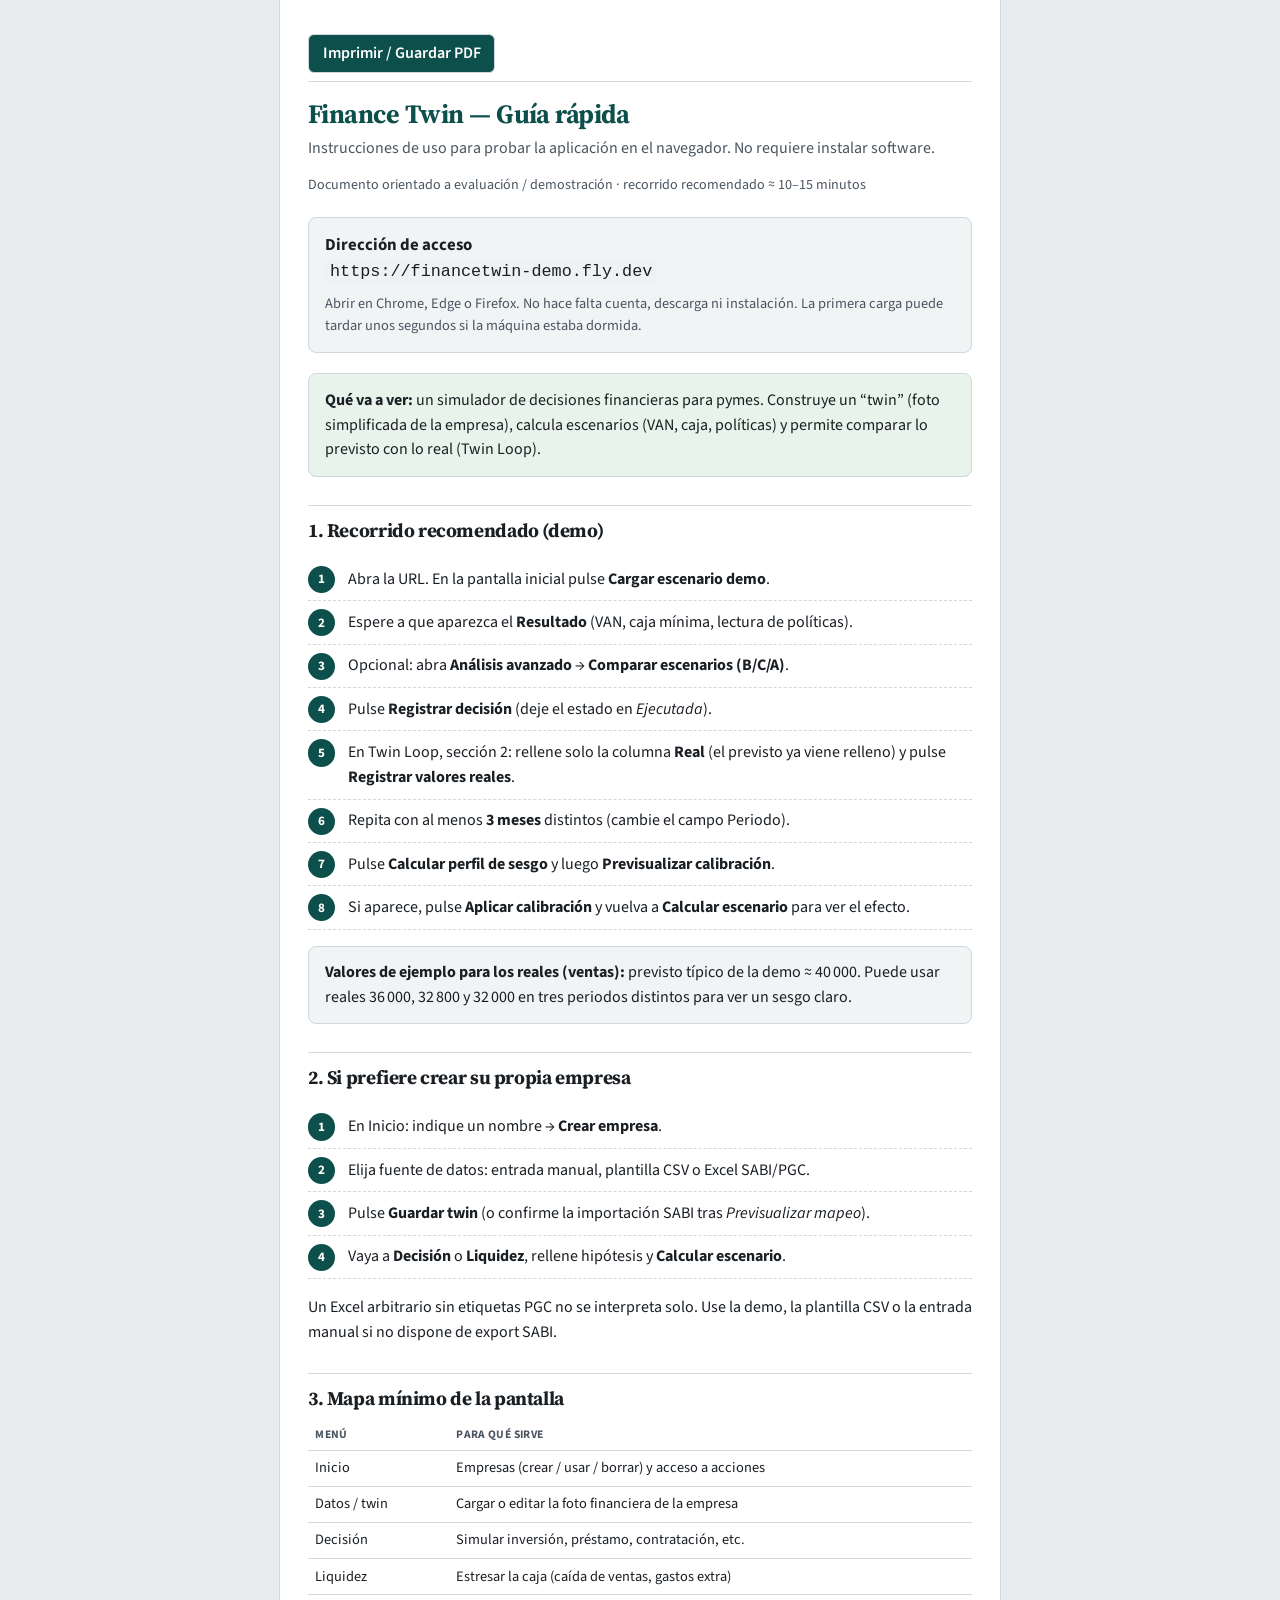
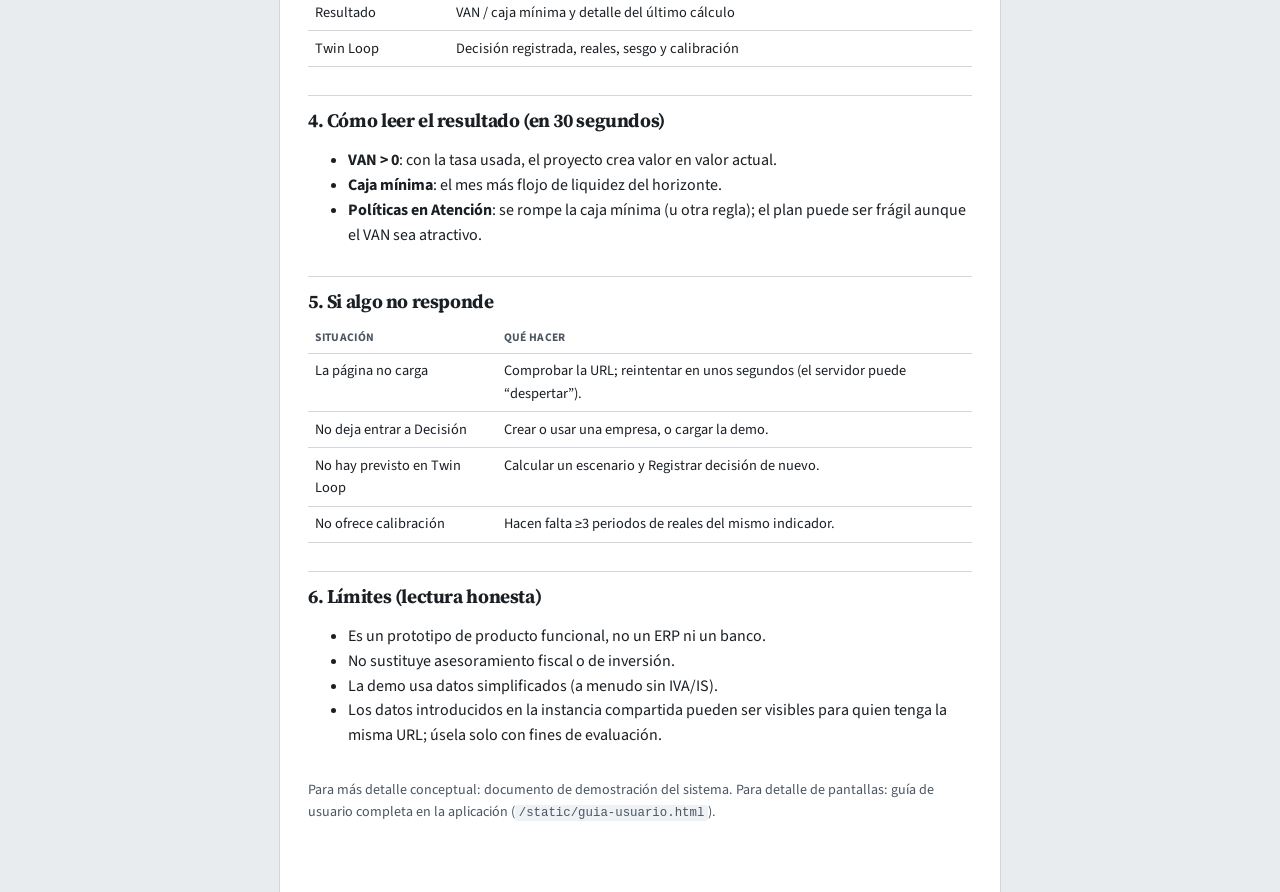
==== docs/GUIA_RAPIDA_EVALUADOR.html @ 4c615f1f "Ship deployable Decision Studio with Twin Loop UX and evaluator docs. Harden company-first flow, aut" ====
<!DOCTYPE html>
<html lang="es">
<head>
  <meta charset="utf-8" />
  <meta name="viewport" content="width=device-width, initial-scale=1" />
  <title>Finance Twin — Guía rápida de uso (evaluador)</title>
  <style>
    @import url("https://fonts.googleapis.com/css2?family=Source+Serif+4:opsz,wght@8..60,600&family=Source+Sans+3:wght@400;600&display=swap");
    :root { --fg:#1a1f24; --muted:#4a5560; --line:#d0d7de; --accent:#0d4f4b; --soft:#f0f4f5; --ok:#e8f3ec; }
    * { box-sizing: border-box; }
    body { margin:0; font-family:"Source Sans 3",system-ui,sans-serif; color:var(--fg); line-height:1.55; background:#e8ecef; }
    .wrap { max-width:720px; margin:0 auto; padding:2rem 1.75rem 3rem; background:#fff; box-shadow:0 0 0 1px var(--line); }
    h1,h2,h3 { font-family:"Source Serif 4",Georgia,serif; letter-spacing:-0.02em; line-height:1.25; }
    h1 { font-size:1.65rem; color:var(--accent); margin:0 0 0.3rem; }
    h2 { font-size:1.2rem; margin:1.75rem 0 0.55rem; padding-top:0.75rem; border-top:1px solid var(--line); }
    h3 { font-size:1.02rem; margin:1.1rem 0 0.35rem; }
    .lead { color:var(--muted); margin:0 0 0.5rem; }
    .meta { color:var(--muted); font-size:0.88rem; margin-bottom:1.25rem; }
    .url-box {
      background:var(--soft); border:1px solid var(--line); border-radius:8px;
      padding:0.9rem 1rem; margin:1rem 0 1.25rem; font-size:1.05rem;
    }
    .url-box code { font-size:1.05rem; word-break:break-all; }
    .box { border:1px solid var(--line); border-radius:8px; padding:0.85rem 1rem; margin:0.9rem 0; background:var(--soft); }
    .box.ok { background:var(--ok); }
    .steps { counter-reset:s; list-style:none; padding:0; }
    .steps li {
      counter-increment:s; padding:0.55rem 0 0.55rem 2.5rem; position:relative;
      border-bottom:1px dashed var(--line);
    }
    .steps li::before {
      content:counter(s); position:absolute; left:0; top:0.5rem;
      width:1.7rem; height:1.7rem; border-radius:50%; background:var(--accent); color:#fff;
      font-weight:700; font-size:0.82rem; display:grid; place-items:center;
    }
    table { width:100%; border-collapse:collapse; font-size:0.9rem; margin:0.6rem 0 1rem; }
    th,td { text-align:left; padding:0.4rem 0.45rem; border-bottom:1px solid var(--line); vertical-align:top; }
    th { color:var(--muted); font-size:0.72rem; text-transform:uppercase; letter-spacing:0.03em; }
    code { font-family:ui-monospace,Consolas,monospace; background:#eef2f5; padding:0.1em 0.3em; border-radius:3px; font-size:0.88em; }
    .print-bar {
      position:sticky; top:0; z-index:5; background:rgba(255,255,255,.94);
      border-bottom:1px solid var(--line); padding:0.5rem 0; margin:-0.4rem 0 1rem;
      display:flex; gap:0.5rem; flex-wrap:wrap;
    }
    .print-bar button {
      font:inherit; font-weight:600; padding:0.4rem 0.85rem; border-radius:6px;
      border:1px solid var(--line); background:var(--accent); color:#fff; cursor:pointer;
    }
    @media print {
      body { background:#fff; }
      .wrap { box-shadow:none; max-width:none; padding:0; }
      .print-bar { display:none !important; }
      .steps li { break-inside:avoid; }
    }
  </style>
</head>
<body>
  <div class="wrap">
    <div class="print-bar">
      <button type="button" onclick="window.print()">Imprimir / Guardar PDF</button>
    </div>

    <h1>Finance Twin — Guía rápida</h1>
    <p class="lead">Instrucciones de uso para probar la aplicación en el navegador. No requiere instalar software.</p>
    <p class="meta">Documento orientado a evaluación / demostración · recorrido recomendado ≈ 10–15 minutos</p>

    <div class="url-box">
      <strong>Dirección de acceso</strong><br />
      <code id="app-url">https://financetwin-demo.fly.dev</code>
      <p style="margin:0.5rem 0 0;color:var(--muted);font-size:0.9rem;">
        Abrir en Chrome, Edge o Firefox. No hace falta cuenta, descarga ni instalación.
        La primera carga puede tardar unos segundos si la máquina estaba dormida.
      </p>
    </div>

    <div class="box ok">
      <strong>Qué va a ver:</strong> un simulador de decisiones financieras para pymes.
      Construye un “twin” (foto simplificada de la empresa), calcula escenarios (VAN, caja, políticas)
      y permite comparar lo previsto con lo real (Twin Loop).
    </div>

    <h2>1. Recorrido recomendado (demo)</h2>
    <ol class="steps">
      <li>Abra la URL. En la pantalla inicial pulse <strong>Cargar escenario demo</strong>.</li>
      <li>Espere a que aparezca el <strong>Resultado</strong> (VAN, caja mínima, lectura de políticas).</li>
      <li>Opcional: abra <strong>Análisis avanzado</strong> → <strong>Comparar escenarios (B/C/A)</strong>.</li>
      <li>Pulse <strong>Registrar decisión</strong> (deje el estado en <em>Ejecutada</em>).</li>
      <li>En Twin Loop, sección 2: rellene solo la columna <strong>Real</strong> (el previsto ya viene relleno) y pulse <strong>Registrar valores reales</strong>.</li>
      <li>Repita con al menos <strong>3 meses</strong> distintos (cambie el campo Periodo).</li>
      <li>Pulse <strong>Calcular perfil de sesgo</strong> y luego <strong>Previsualizar calibración</strong>.</li>
      <li>Si aparece, pulse <strong>Aplicar calibración</strong> y vuelva a <strong>Calcular escenario</strong> para ver el efecto.</li>
    </ol>

    <div class="box">
      <strong>Valores de ejemplo para los reales (ventas):</strong>
      previsto típico de la demo ≈ 40 000.
      Puede usar reales 36 000, 32 800 y 32 000 en tres periodos distintos para ver un sesgo claro.
    </div>

    <h2>2. Si prefiere crear su propia empresa</h2>
    <ol class="steps">
      <li>En Inicio: indique un nombre → <strong>Crear empresa</strong>.</li>
      <li>Elija fuente de datos: entrada manual, plantilla CSV o Excel SABI/PGC.</li>
      <li>Pulse <strong>Guardar twin</strong> (o confirme la importación SABI tras <em>Previsualizar mapeo</em>).</li>
      <li>Vaya a <strong>Decisión</strong> o <strong>Liquidez</strong>, rellene hipótesis y <strong>Calcular escenario</strong>.</li>
    </ol>
    <p>
      Un Excel arbitrario sin etiquetas PGC no se interpreta solo.
      Use la demo, la plantilla CSV o la entrada manual si no dispone de export SABI.
    </p>

    <h2>3. Mapa mínimo de la pantalla</h2>
    <table>
      <thead><tr><th>Menú</th><th>Para qué sirve</th></tr></thead>
      <tbody>
        <tr><td>Inicio</td><td>Empresas (crear / usar / borrar) y acceso a acciones</td></tr>
        <tr><td>Datos / twin</td><td>Cargar o editar la foto financiera de la empresa</td></tr>
        <tr><td>Decisión</td><td>Simular inversión, préstamo, contratación, etc.</td></tr>
        <tr><td>Liquidez</td><td>Estresar la caja (caída de ventas, gastos extra)</td></tr>
        <tr><td>Resultado</td><td>VAN / caja mínima y detalle del último cálculo</td></tr>
        <tr><td>Twin Loop</td><td>Decisión registrada, reales, sesgo y calibración</td></tr>
      </tbody>
    </table>

    <h2>4. Cómo leer el resultado (en 30 segundos)</h2>
    <ul>
      <li><strong>VAN &gt; 0</strong>: con la tasa usada, el proyecto crea valor en valor actual.</li>
      <li><strong>Caja mínima</strong>: el mes más flojo de liquidez del horizonte.</li>
      <li><strong>Políticas en Atención</strong>: se rompe la caja mínima (u otra regla); el plan puede ser frágil aunque el VAN sea atractivo.</li>
    </ul>

    <h2>5. Si algo no responde</h2>
    <table>
      <thead><tr><th>Situación</th><th>Qué hacer</th></tr></thead>
      <tbody>
        <tr><td>La página no carga</td><td>Comprobar la URL; reintentar en unos segundos (el servidor puede “despertar”).</td></tr>
        <tr><td>No deja entrar a Decisión</td><td>Crear o usar una empresa, o cargar la demo.</td></tr>
        <tr><td>No hay previsto en Twin Loop</td><td>Calcular un escenario y Registrar decisión de nuevo.</td></tr>
        <tr><td>No ofrece calibración</td><td>Hacen falta ≥3 periodos de reales del mismo indicador.</td></tr>
      </tbody>
    </table>

    <h2>6. Límites (lectura honesta)</h2>
    <ul>
      <li>Es un prototipo de producto funcional, no un ERP ni un banco.</li>
      <li>No sustituye asesoramiento fiscal o de inversión.</li>
      <li>La demo usa datos simplificados (a menudo sin IVA/IS).</li>
      <li>Los datos introducidos en la instancia compartida pueden ser visibles para quien tenga la misma URL; úsela solo con fines de evaluación.</li>
    </ul>

    <p class="meta" style="margin-top:2rem;">
      Para más detalle conceptual: documento de demostración del sistema.
      Para detalle de pantallas: guía de usuario completa en la aplicación (<code>/static/guia-usuario.html</code>).
    </p>
  </div>
</body>
</html>
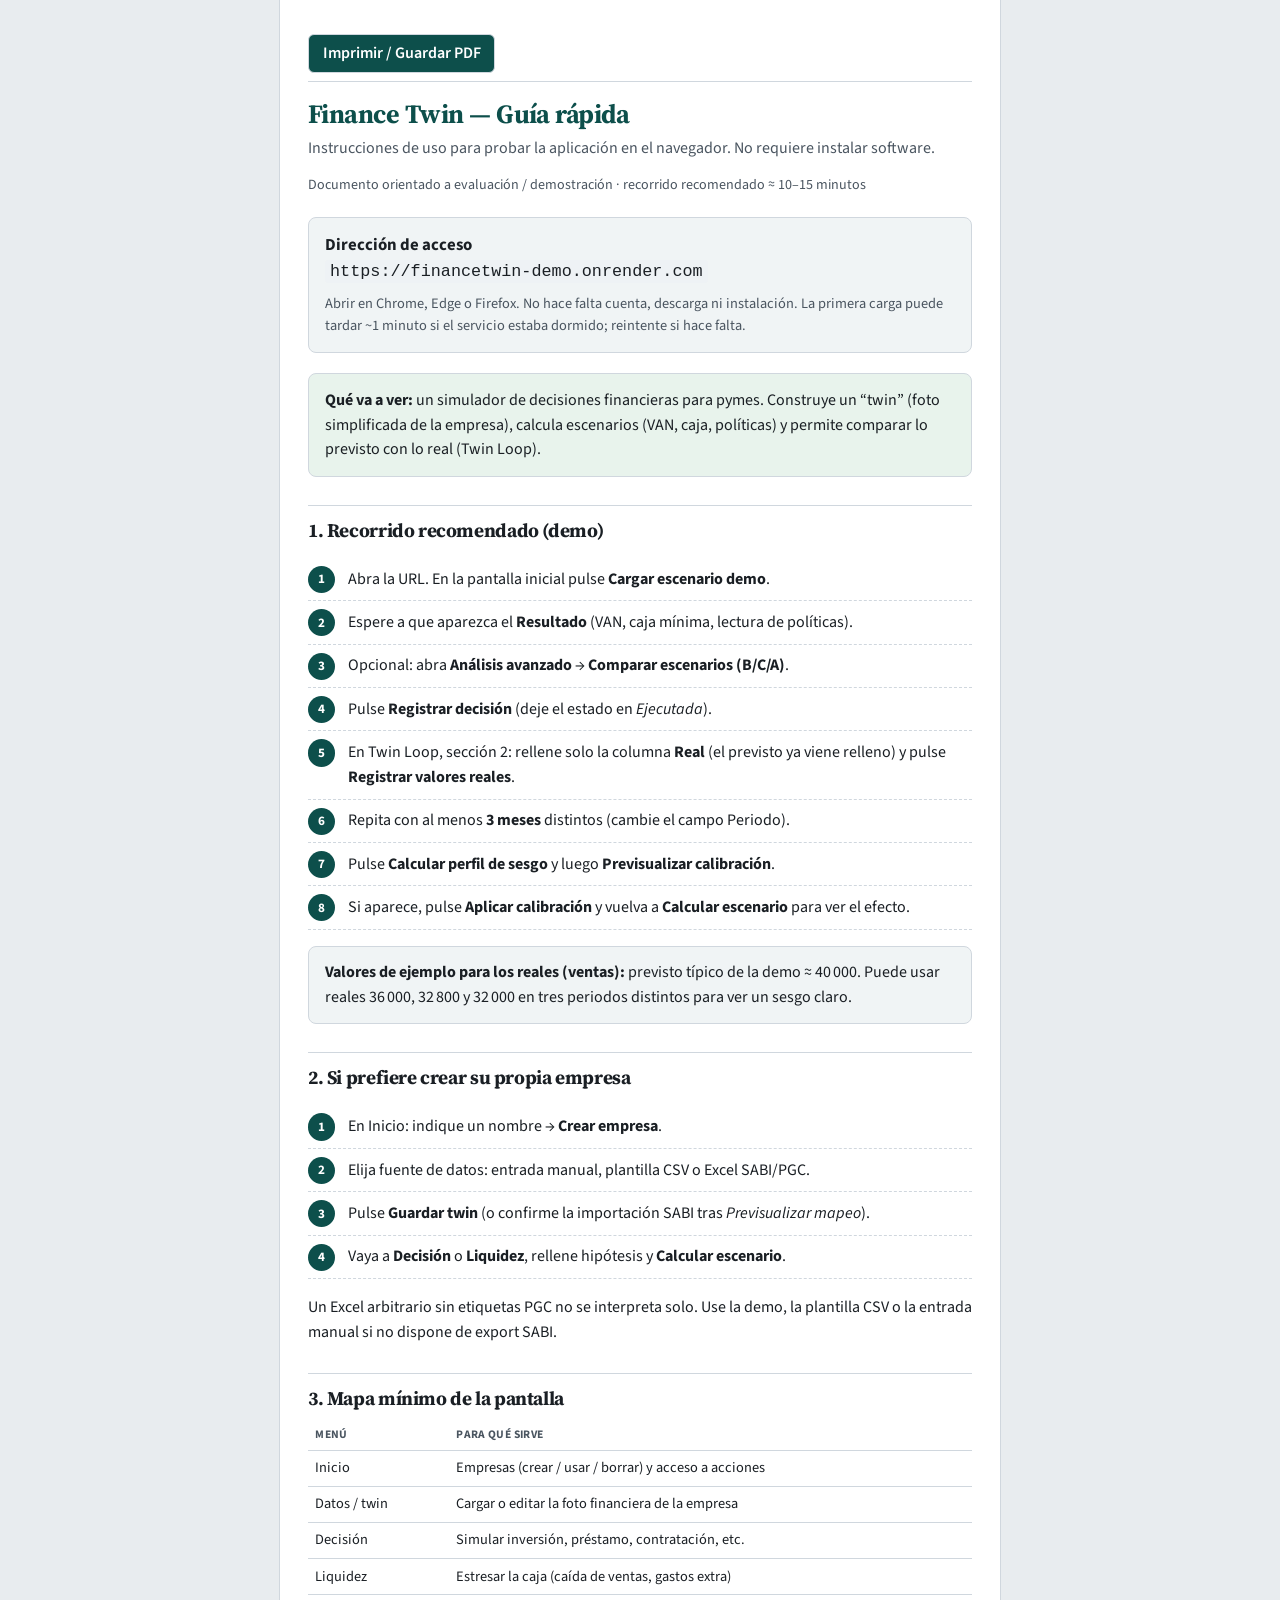
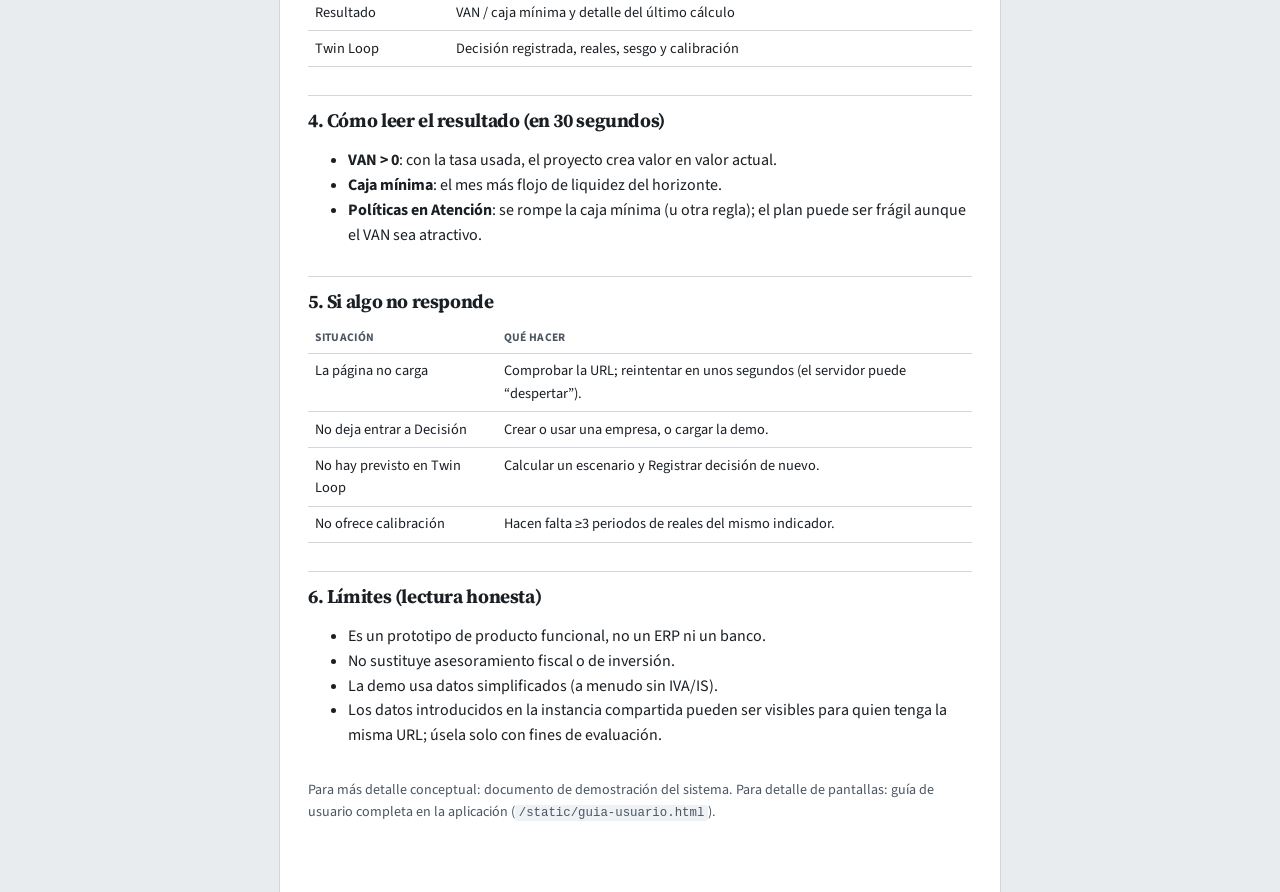
==== commit 562e1bab: "Add Render free Blueprint deploy for evaluator demo hosting. Switch publish docs and guía URL from F" ====
--- a/docs/GUIA_RAPIDA_EVALUADOR.html
+++ b/docs/GUIA_RAPIDA_EVALUADOR.html
@@ -66,10 +66,10 @@
 
     <div class="url-box">
       <strong>Dirección de acceso</strong><br />
-      <code id="app-url">https://financetwin-demo.fly.dev</code>
+      <code id="app-url">https://financetwin-demo.onrender.com</code>
       <p style="margin:0.5rem 0 0;color:var(--muted);font-size:0.9rem;">
         Abrir en Chrome, Edge o Firefox. No hace falta cuenta, descarga ni instalación.
-        La primera carga puede tardar unos segundos si la máquina estaba dormida.
+        La primera carga puede tardar ~1 minuto si el servicio estaba dormido; reintente si hace falta.
       </p>
     </div>
 
